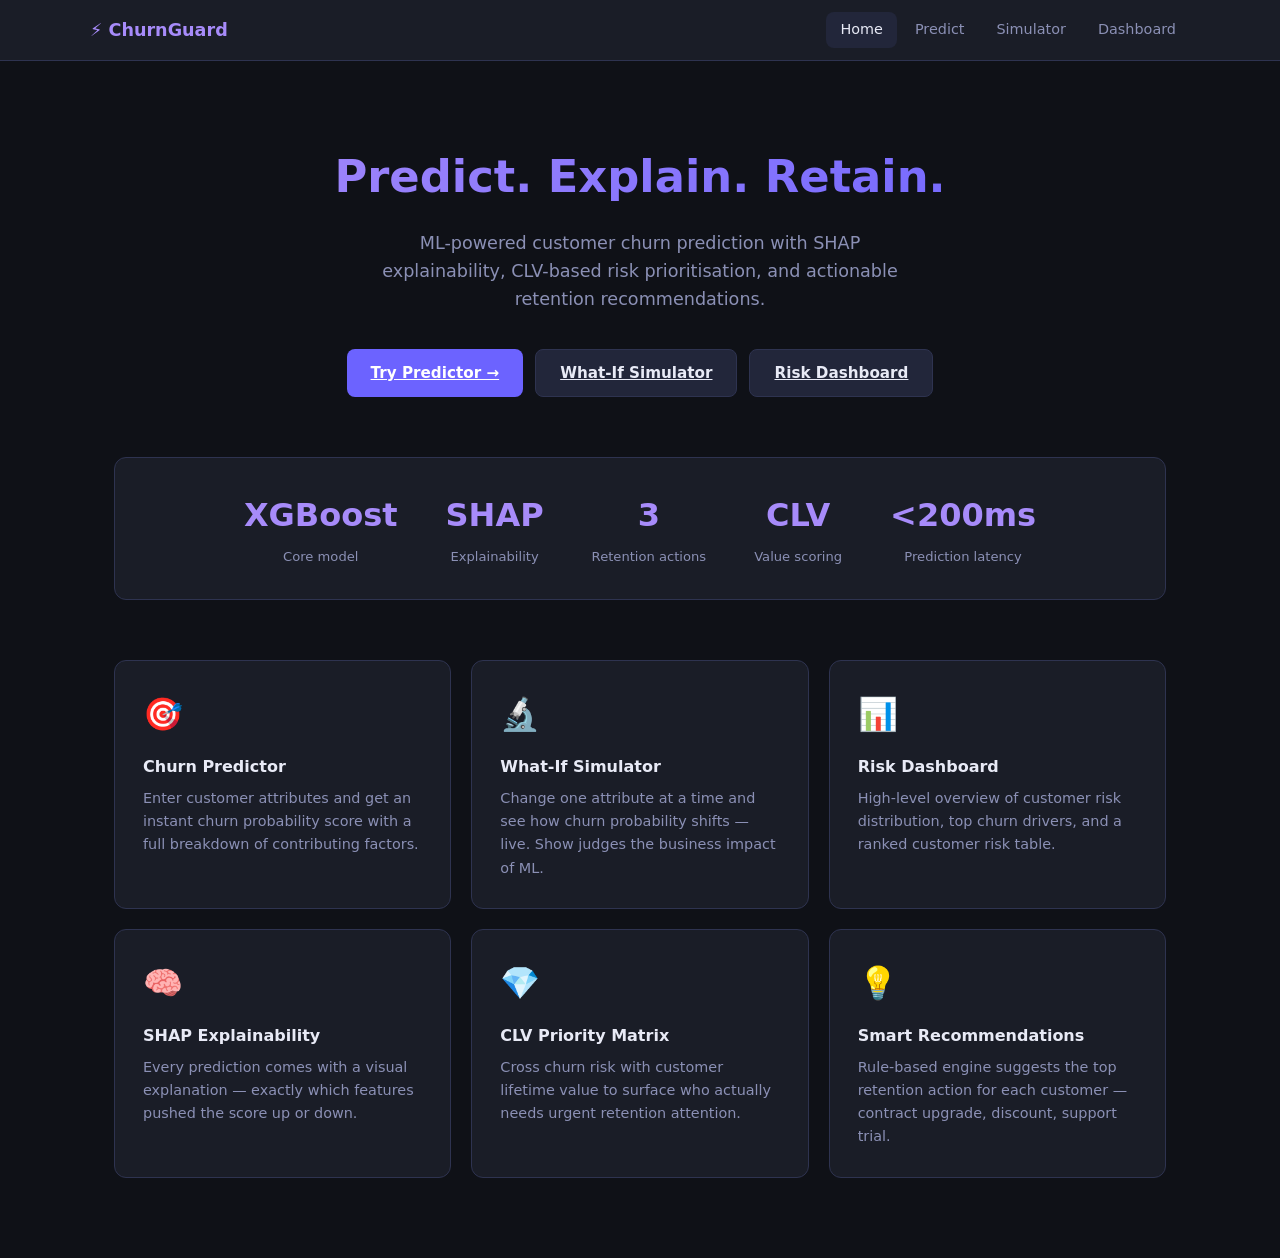
==== frontend/index.html @ 20b0f061 "initial project structure with all code" ====
<!DOCTYPE html>
<html lang="en">
<head>
  <meta charset="UTF-8"/>
  <meta name="viewport" content="width=device-width, initial-scale=1.0"/>
  <title>ChurnGuard — Customer Churn Predictor</title>
  <link rel="stylesheet" href="assets/style.css"/>
  <style>
    .hero {
      text-align: center;
      padding: 80px 24px 60px;
    }
    .hero h1 {
      font-size: 2.8rem;
      background: linear-gradient(135deg, #a78bfa, #6c63ff);
      -webkit-background-clip: text;
      -webkit-text-fill-color: transparent;
      background-clip: text;
      margin-bottom: 16px;
    }
    .hero p {
      font-size: 1.1rem;
      color: var(--muted);
      max-width: 560px;
      margin: 0 auto 36px;
    }
    .hero-buttons {
      display: flex;
      gap: 12px;
      justify-content: center;
      flex-wrap: wrap;
    }
    .features {
      display: grid;
      grid-template-columns: repeat(auto-fill, minmax(260px, 1fr));
      gap: 20px;
      padding: 0 0 80px;
    }
    .feature-card {
      background: var(--surface);
      border: 1px solid var(--border);
      border-radius: var(--radius);
      padding: 28px;
      transition: border-color 0.2s, transform 0.2s;
    }
    .feature-card:hover {
      border-color: var(--accent);
      transform: translateY(-2px);
    }
    .feature-icon {
      font-size: 2rem;
      margin-bottom: 14px;
    }
    .feature-card h3 { margin-bottom: 8px; }
    .feature-card p  { color: var(--muted); font-size: 0.9rem; line-height: 1.6; }
    .stats-bar {
      display: flex;
      justify-content: center;
      gap: 48px;
      padding: 32px;
      background: var(--surface);
      border: 1px solid var(--border);
      border-radius: var(--radius);
      margin-bottom: 60px;
      flex-wrap: wrap;
    }
    .stat-item { text-align: center; }
    .stat-item .num { font-size: 2rem; font-weight: 700; color: var(--accent2); }
    .stat-item .lbl { font-size: 0.82rem; color: var(--muted); margin-top: 4px; }
  </style>
</head>
<body>

<nav>
  <div class="nav-inner">
    <a href="index.html" class="nav-logo">⚡ ChurnGuard</a>
    <div class="nav-links">
      <a href="index.html" class="active">Home</a>
      <a href="pages/predict.html">Predict</a>
      <a href="pages/simulator.html">Simulator</a>
      <a href="pages/dashboard.html">Dashboard</a>
    </div>
  </div>
</nav>

<div class="container">

  <div class="hero">
    <h1>Predict. Explain. Retain.</h1>
    <p>
      ML-powered customer churn prediction with SHAP explainability,
      CLV-based risk prioritisation, and actionable retention recommendations.
    </p>
    <div class="hero-buttons">
      <a href="pages/predict.html"   class="btn btn-primary">Try Predictor →</a>
      <a href="pages/simulator.html" class="btn btn-ghost">What-If Simulator</a>
      <a href="pages/dashboard.html" class="btn btn-ghost">Risk Dashboard</a>
    </div>
  </div>

  <div class="stats-bar">
    <div class="stat-item">
      <div class="num">XGBoost</div>
      <div class="lbl">Core model</div>
    </div>
    <div class="stat-item">
      <div class="num">SHAP</div>
      <div class="lbl">Explainability</div>
    </div>
    <div class="stat-item">
      <div class="num">3</div>
      <div class="lbl">Retention actions</div>
    </div>
    <div class="stat-item">
      <div class="num">CLV</div>
      <div class="lbl">Value scoring</div>
    </div>
    <div class="stat-item">
      <div class="num">&lt;200ms</div>
      <div class="lbl">Prediction latency</div>
    </div>
  </div>

  <div class="features">

    <a href="pages/predict.html" class="feature-card" style="text-decoration:none; color:inherit;">
      <div class="feature-icon">🎯</div>
      <h3>Churn Predictor</h3>
      <p>Enter customer attributes and get an instant churn probability score with a full breakdown of contributing factors.</p>
    </a>

    <a href="pages/simulator.html" class="feature-card" style="text-decoration:none; color:inherit;">
      <div class="feature-icon">🔬</div>
      <h3>What-If Simulator</h3>
      <p>Change one attribute at a time and see how churn probability shifts — live. Show judges the business impact of ML.</p>
    </a>

    <a href="pages/dashboard.html" class="feature-card" style="text-decoration:none; color:inherit;">
      <div class="feature-icon">📊</div>
      <h3>Risk Dashboard</h3>
      <p>High-level overview of customer risk distribution, top churn drivers, and a ranked customer risk table.</p>
    </a>

    <div class="feature-card">
      <div class="feature-icon">🧠</div>
      <h3>SHAP Explainability</h3>
      <p>Every prediction comes with a visual explanation — exactly which features pushed the score up or down.</p>
    </div>

    <div class="feature-card">
      <div class="feature-icon">💎</div>
      <h3>CLV Priority Matrix</h3>
      <p>Cross churn risk with customer lifetime value to surface who actually needs urgent retention attention.</p>
    </div>

    <div class="feature-card">
      <div class="feature-icon">💡</div>
      <h3>Smart Recommendations</h3>
      <p>Rule-based engine suggests the top retention action for each customer — contract upgrade, discount, support trial.</p>
    </div>

  </div>
</div>

</body>
</html>
---- frontend/assets/style.css ----
/* ── Reset & Base ─────────────────────────────────────────────────────────── */
*, *::before, *::after { box-sizing: border-box; margin: 0; padding: 0; }

:root {
  --bg:        #0f1117;
  --surface:   #1a1d27;
  --surface2:  #22263a;
  --border:    #2e3350;
  --text:      #e8eaf6;
  --muted:     #8b90b5;
  --accent:    #6c63ff;
  --accent2:   #a78bfa;
  --red:       #f87171;
  --amber:     #fbbf24;
  --green:     #34d399;
  --radius:    12px;
  --shadow:    0 4px 24px rgba(0,0,0,0.4);
}

body {
  background: var(--bg);
  color: var(--text);
  font-family: 'Inter', 'Segoe UI', system-ui, sans-serif;
  font-size: 15px;
  line-height: 1.6;
  min-height: 100vh;
}

/* ── Layout ───────────────────────────────────────────────────────────────── */
.container { max-width: 1100px; margin: 0 auto; padding: 0 24px; }
.page      { padding: 40px 0 80px; }

/* ── Navigation ───────────────────────────────────────────────────────────── */
nav {
  background: var(--surface);
  border-bottom: 1px solid var(--border);
  padding: 0 24px;
  position: sticky; top: 0; z-index: 100;
}
.nav-inner {
  max-width: 1100px; margin: 0 auto;
  display: flex; align-items: center; gap: 32px;
  height: 60px;
}
.nav-logo { font-weight: 700; font-size: 1.1rem; color: var(--accent2); text-decoration: none; }
.nav-links { display: flex; gap: 4px; margin-left: auto; }
.nav-links a {
  color: var(--muted); text-decoration: none;
  padding: 6px 14px; border-radius: 8px;
  font-size: 0.9rem; transition: all 0.2s;
}
.nav-links a:hover, .nav-links a.active { color: var(--text); background: var(--surface2); }

/* ── Cards ────────────────────────────────────────────────────────────────── */
.card {
  background: var(--surface);
  border: 1px solid var(--border);
  border-radius: var(--radius);
  padding: 28px;
  box-shadow: var(--shadow);
}
.card + .card { margin-top: 20px; }

/* ── Form Elements ────────────────────────────────────────────────────────── */
label      { display: block; font-size: 0.85rem; color: var(--muted); margin-bottom: 6px; }
input, select {
  width: 100%; padding: 10px 14px;
  background: var(--surface2); border: 1px solid var(--border);
  border-radius: 8px; color: var(--text); font-size: 0.95rem;
  transition: border-color 0.2s; outline: none;
}
input:focus, select:focus { border-color: var(--accent); }
.form-group { margin-bottom: 16px; }
.form-grid  { display: grid; grid-template-columns: repeat(auto-fill, minmax(200px, 1fr)); gap: 16px; }

/* ── Buttons ──────────────────────────────────────────────────────────────── */
.btn {
  display: inline-flex; align-items: center; gap: 8px;
  padding: 11px 24px; border-radius: 8px; border: none;
  font-size: 0.95rem; font-weight: 600; cursor: pointer; transition: all 0.2s;
}
.btn-primary { background: var(--accent); color: #fff; }
.btn-primary:hover { background: #7c74ff; transform: translateY(-1px); }
.btn-ghost   { background: var(--surface2); color: var(--text); border: 1px solid var(--border); }
.btn-ghost:hover { border-color: var(--accent); }

/* ── Risk Badges ──────────────────────────────────────────────────────────── */
.badge {
  display: inline-flex; align-items: center; gap: 6px;
  padding: 4px 12px; border-radius: 20px; font-size: 0.82rem; font-weight: 600;
}
.badge-high   { background: rgba(248,113,113,0.15); color: var(--red);   border: 1px solid rgba(248,113,113,0.3); }
.badge-medium { background: rgba(251,191,36,0.15);  color: var(--amber); border: 1px solid rgba(251,191,36,0.3); }
.badge-low    { background: rgba(52,211,153,0.15);  color: var(--green); border: 1px solid rgba(52,211,153,0.3); }

/* ── Section Headings ─────────────────────────────────────────────────────── */
h1 { font-size: 1.8rem; font-weight: 700; margin-bottom: 6px; }
h2 { font-size: 1.2rem; font-weight: 600; margin-bottom: 20px; color: var(--text); }
h3 { font-size: 1rem;   font-weight: 600; margin-bottom: 12px; }
.subtitle { color: var(--muted); margin-bottom: 32px; }

/* ── SHAP Bar Chart ───────────────────────────────────────────────────────── */
.shap-row {
  display: flex; align-items: center; gap: 12px;
  margin-bottom: 12px; font-size: 0.88rem;
}
.shap-label { flex: 0 0 200px; color: var(--muted); text-align: right; white-space: nowrap; overflow: hidden; text-overflow: ellipsis; }
.shap-bar-wrap { flex: 1; height: 10px; background: var(--surface2); border-radius: 5px; overflow: hidden; }
.shap-bar      { height: 100%; border-radius: 5px; transition: width 0.6s ease; }
.shap-bar.positive { background: var(--red);   }
.shap-bar.negative { background: var(--green); }
.shap-val { flex: 0 0 52px; font-size: 0.82rem; color: var(--muted); text-align: right; }

/* ── Probability Ring ─────────────────────────────────────────────────────── */
.prob-ring-wrap { display: flex; align-items: center; gap: 24px; margin-bottom: 24px; }
.prob-ring      { position: relative; width: 100px; height: 100px; flex-shrink: 0; }
.prob-ring svg  { transform: rotate(-90deg); }
.prob-ring-label {
  position: absolute; inset: 0;
  display: flex; flex-direction: column; align-items: center; justify-content: center;
  font-size: 1.4rem; font-weight: 700;
}
.prob-ring-label span { font-size: 0.7rem; color: var(--muted); font-weight: 400; }

/* ── Recommendation Cards ─────────────────────────────────────────────────── */
.rec-card {
  background: var(--surface2); border: 1px solid var(--border);
  border-radius: 8px; padding: 14px 16px; margin-bottom: 10px;
  border-left: 3px solid var(--accent);
}
.rec-card.urgency-HIGH   { border-left-color: var(--red);   }
.rec-card.urgency-MEDIUM { border-left-color: var(--amber); }
.rec-card.urgency-LOW    { border-left-color: var(--green); }
.rec-action { font-weight: 600; margin-bottom: 4px; }
.rec-reason { font-size: 0.85rem; color: var(--muted); }

/* ── Stat Cards ───────────────────────────────────────────────────────────── */
.stat-grid { display: grid; grid-template-columns: repeat(auto-fill, minmax(180px, 1fr)); gap: 16px; margin-bottom: 24px; }
.stat-card {
  background: var(--surface); border: 1px solid var(--border);
  border-radius: var(--radius); padding: 20px;
  text-align: center;
}
.stat-value { font-size: 2rem; font-weight: 700; }
.stat-label { font-size: 0.82rem; color: var(--muted); margin-top: 4px; }
.stat-high   .stat-value { color: var(--red);   }
.stat-medium .stat-value { color: var(--amber); }
.stat-low    .stat-value { color: var(--green); }

/* ── Table ────────────────────────────────────────────────────────────────── */
table { width: 100%; border-collapse: collapse; font-size: 0.9rem; }
th { text-align: left; padding: 10px 14px; color: var(--muted); font-weight: 500; border-bottom: 1px solid var(--border); }
td { padding: 12px 14px; border-bottom: 1px solid rgba(46,51,80,0.5); }
tr:hover td { background: var(--surface2); }

/* ── Loading Spinner ──────────────────────────────────────────────────────── */
.spinner {
  display: inline-block; width: 20px; height: 20px;
  border: 2px solid var(--border); border-top-color: var(--accent);
  border-radius: 50%; animation: spin 0.8s linear infinite;
}
@keyframes spin { to { transform: rotate(360deg); } }

/* ── Utility ──────────────────────────────────────────────────────────────── */
.hidden   { display: none !important; }
.mt-8     { margin-top: 8px; }
.mt-16    { margin-top: 16px; }
.mt-24    { margin-top: 24px; }
.flex     { display: flex; }
.gap-16   { gap: 16px; }
.two-col  { display: grid; grid-template-columns: 1fr 1fr; gap: 24px; }
@media (max-width: 700px) { .two-col { grid-template-columns: 1fr; } }

/* ── Delta indicator ──────────────────────────────────────────────────────── */
.delta-positive { color: var(--red);   font-weight: 600; }
.delta-negative { color: var(--green); font-weight: 600; }
.delta-neutral  { color: var(--muted); }
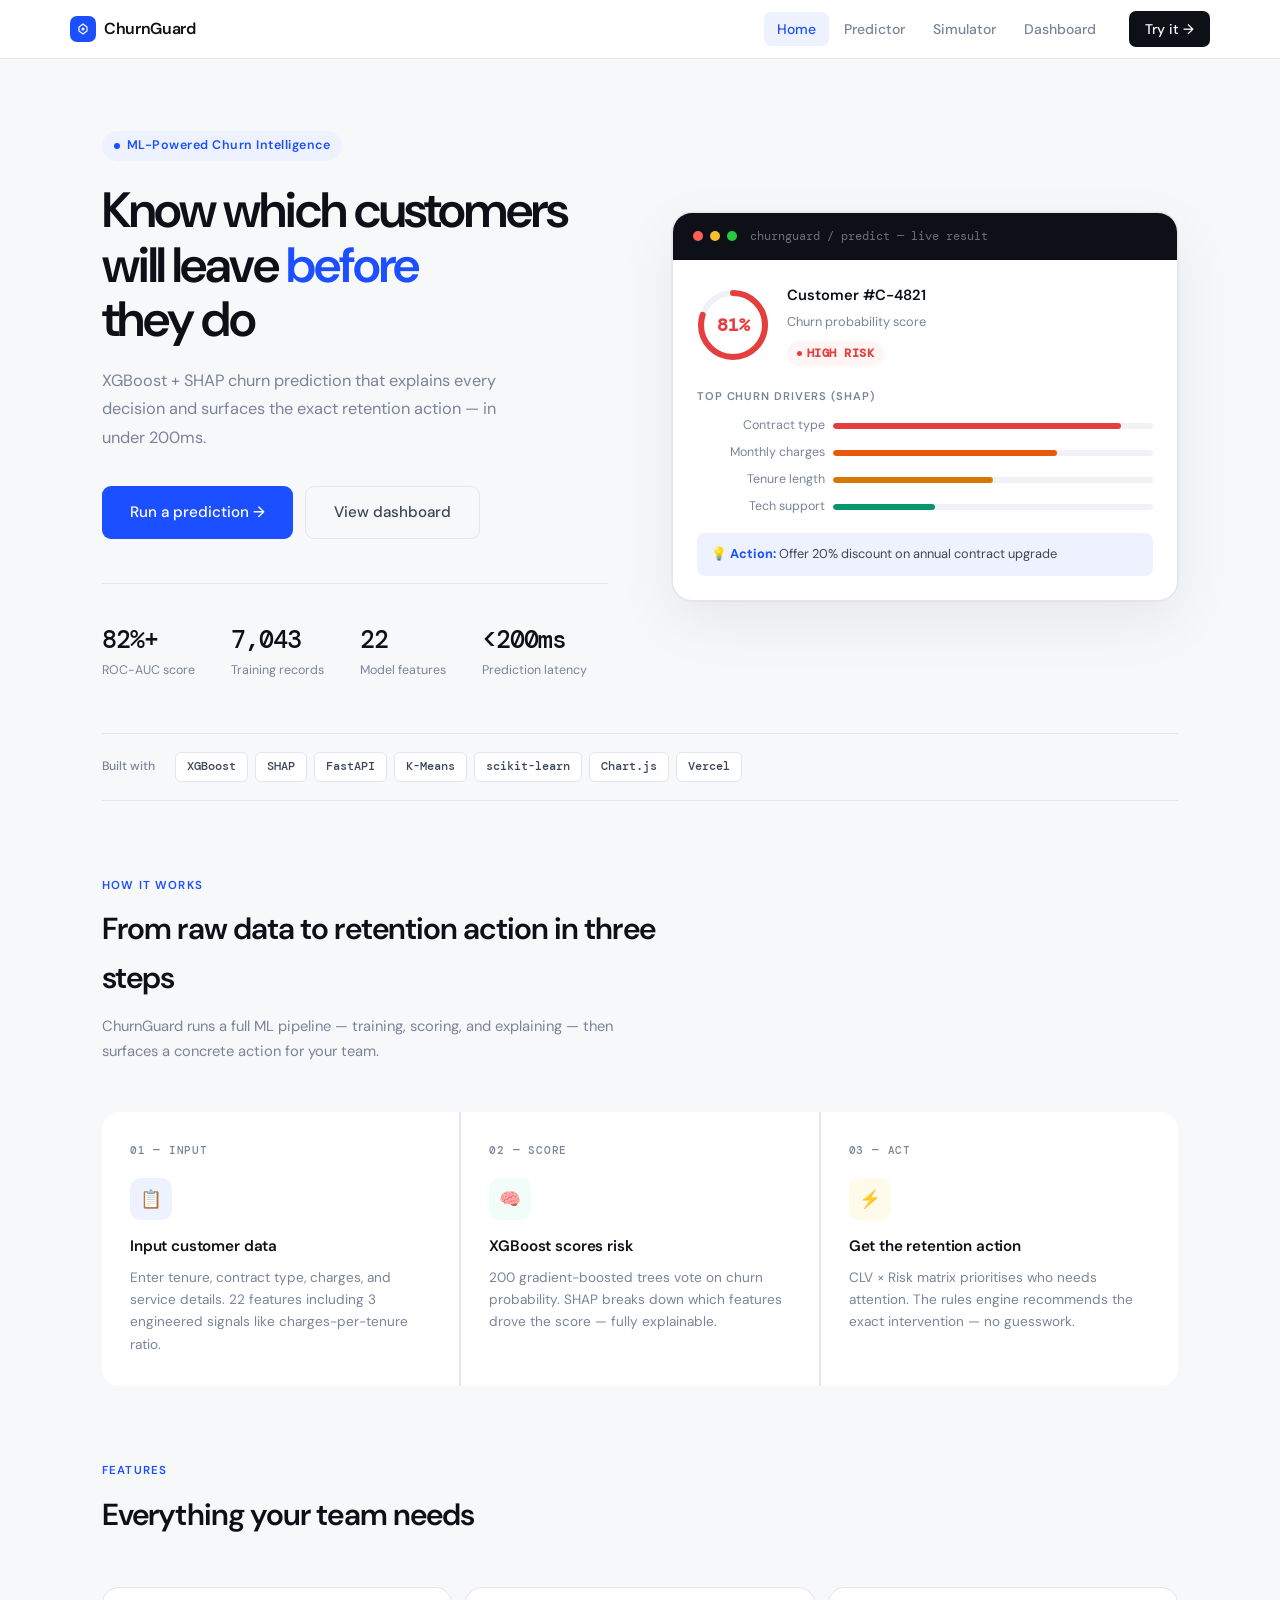
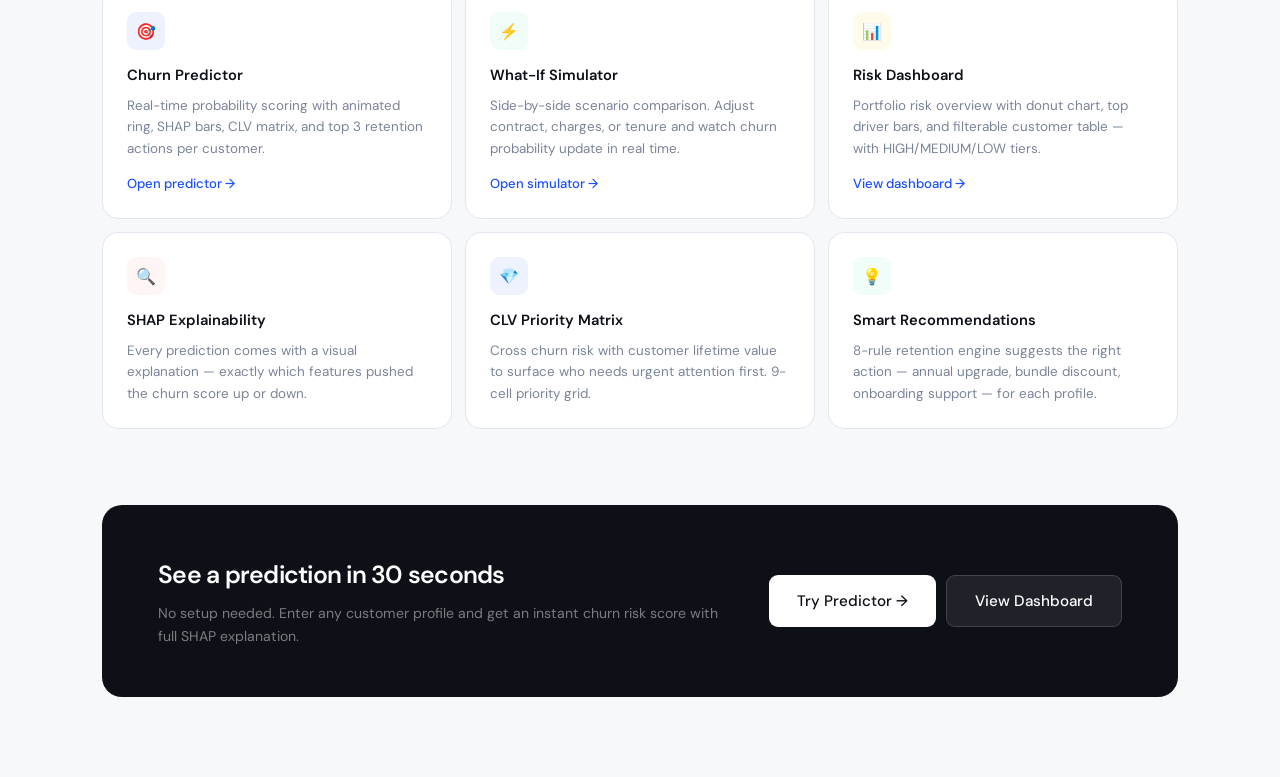
==== commit 0be1c65e: "redesign frontend with new CSS and all 4 pages" ====
--- a/frontend/index.html
+++ b/frontend/index.html
@@ -3,164 +3,274 @@
 <head>
   <meta charset="UTF-8"/>
   <meta name="viewport" content="width=device-width, initial-scale=1.0"/>
-  <title>ChurnGuard — Customer Churn Predictor</title>
+  <title>ChurnGuard — Churn Intelligence Platform</title>
   <link rel="stylesheet" href="assets/style.css"/>
   <style>
-    .hero {
-      text-align: center;
-      padding: 80px 24px 60px;
+    body { background: #F7F8FA; }
+    .hero-section {
+      padding: 72px 0 0;
+      display: grid; grid-template-columns: 1fr 1fr;
+      gap: 64px; align-items: center;
     }
-    .hero h1 {
-      font-size: 2.8rem;
-      background: linear-gradient(135deg, #a78bfa, #6c63ff);
-      -webkit-background-clip: text;
-      -webkit-text-fill-color: transparent;
-      background-clip: text;
-      margin-bottom: 16px;
+    @media (max-width: 900px) { .hero-section { grid-template-columns: 1fr; padding: 48px 0 0; } .hero-visual { display: none; } }
+    .hero-eyebrow {
+      display: inline-flex; align-items: center; gap: 7px;
+      background: var(--accent-dim); color: var(--accent);
+      padding: 5px 12px; border-radius: 20px;
+      font-size: 0.78rem; font-weight: 600; letter-spacing: 0.04em; margin-bottom: 22px;
     }
-    .hero p {
-      font-size: 1.1rem;
-      color: var(--muted);
-      max-width: 560px;
-      margin: 0 auto 36px;
+    .hero-eyebrow-dot { width: 6px; height: 6px; border-radius: 50%; background: var(--accent); }
+    .hero-title { font-size: 3.1rem; font-weight: 600; letter-spacing: -0.04em; line-height: 1.1; margin-bottom: 20px; }
+    .hero-title em { font-style: normal; color: var(--accent); }
+    .hero-desc { font-size: 1.02rem; color: var(--muted); line-height: 1.75; max-width: 440px; margin-bottom: 34px; }
+    .hero-actions { display: flex; gap: 12px; flex-wrap: wrap; }
+    .stats-row { display: flex; gap: 36px; margin-top: 44px; padding-top: 36px; border-top: 1px solid var(--border); }
+    .stat-block .num { font-family: 'DM Mono', monospace; font-size: 1.55rem; font-weight: 500; letter-spacing: -0.04em; }
+    .stat-block .lbl { font-size: 0.78rem; color: var(--muted); margin-top: 2px; }
+
+    /* Hero card */
+    .hero-visual {
+      background: white; border: 1px solid var(--border); border-radius: 20px;
+      overflow: hidden;
+      box-shadow: 0 20px 60px rgba(0,0,0,0.07), 0 0 0 1px rgba(0,0,0,0.03);
     }
-    .hero-buttons {
-      display: flex;
-      gap: 12px;
-      justify-content: center;
-      flex-wrap: wrap;
-    }
-    .features {
-      display: grid;
-      grid-template-columns: repeat(auto-fill, minmax(260px, 1fr));
-      gap: 20px;
-      padding: 0 0 80px;
-    }
-    .feature-card {
-      background: var(--surface);
-      border: 1px solid var(--border);
-      border-radius: var(--radius);
-      padding: 28px;
-      transition: border-color 0.2s, transform 0.2s;
-    }
-    .feature-card:hover {
-      border-color: var(--accent);
-      transform: translateY(-2px);
-    }
-    .feature-icon {
-      font-size: 2rem;
-      margin-bottom: 14px;
-    }
-    .feature-card h3 { margin-bottom: 8px; }
-    .feature-card p  { color: var(--muted); font-size: 0.9rem; line-height: 1.6; }
-    .stats-bar {
-      display: flex;
-      justify-content: center;
-      gap: 48px;
-      padding: 32px;
-      background: var(--surface);
-      border: 1px solid var(--border);
-      border-radius: var(--radius);
-      margin-bottom: 60px;
-      flex-wrap: wrap;
-    }
-    .stat-item { text-align: center; }
-    .stat-item .num { font-size: 2rem; font-weight: 700; color: var(--accent2); }
-    .stat-item .lbl { font-size: 0.82rem; color: var(--muted); margin-top: 4px; }
+    .hv-header { background: #0D1117; padding: 14px 20px; display: flex; align-items: center; gap: 7px; }
+    .hv-dot { width: 10px; height: 10px; border-radius: 50%; }
+    .hv-title { font-size: 0.76rem; color: rgba(255,255,255,0.4); margin-left: 6px; font-family: 'DM Mono', monospace; }
+    .hv-body { padding: 24px; animation: fadeUp 0.5s 0.3s both; }
+    @keyframes fadeUp { from { opacity:0; transform:translateY(8px); } to { opacity:1; transform:translateY(0); } }
+
+    .demo-ring-row { display: flex; align-items: center; gap: 18px; margin-bottom: 22px; }
+    .demo-ring { position: relative; width: 72px; height: 72px; flex-shrink: 0; }
+    .demo-ring svg { transform: rotate(-90deg); }
+    .demo-ring-label { position: absolute; inset: 0; display: flex; align-items: center; justify-content: center; }
+    .demo-pct { font-size: 1.1rem; font-weight: 600; color: #E53E3E; font-family: 'DM Mono', monospace; }
+    .demo-name { font-weight: 600; font-size: 0.92rem; color: #0D1117; margin-bottom: 4px; }
+    .demo-sub  { font-size: 0.8rem; color: #7A8499; margin-bottom: 7px; }
+
+    .shap-label-hdr { font-size: 0.7rem; font-weight: 600; letter-spacing: 0.08em; text-transform: uppercase; color: #7A8499; margin-bottom: 10px; }
+    .demo-shap-row { display: flex; align-items: center; gap: 8px; margin-bottom: 7px; }
+    .demo-shap-lbl { width: 128px; color: #7A8499; font-size: 0.78rem; text-align: right; flex-shrink: 0; }
+    .demo-shap-track { flex: 1; height: 6px; background: #F0F2F7; border-radius: 3px; overflow: hidden; }
+    .demo-shap-fill { height: 100%; border-radius: 3px; }
+    .f-r { background: #E53E3E; } .f-o { background: #EA580C; } .f-a { background: #D97706; } .f-g { background: #059669; }
+    .demo-rec { background: #EEF2FF; border-radius: 8px; padding: 11px 14px; font-size: 0.8rem; color: #1B4FFF; font-weight: 500; margin-top: 16px; }
+    .demo-rec span { color: #3D4757; font-weight: 400; }
+
+    @keyframes drawRing { to { stroke-dashoffset: 40; } }
+    #hring { stroke-dasharray: 201; stroke-dashoffset: 201; animation: drawRing 1s 0.4s cubic-bezier(.4,0,.2,1) forwards; }
+    @keyframes growBar { from { width: 0; } }
+    .demo-shap-fill { animation: growBar 1s cubic-bezier(.4,0,.2,1) both; }
+    .demo-shap-row:nth-child(1) .demo-shap-fill { animation-delay: 0.5s; }
+    .demo-shap-row:nth-child(2) .demo-shap-fill { animation-delay: 0.65s; }
+    .demo-shap-row:nth-child(3) .demo-shap-fill { animation-delay: 0.8s; }
+    .demo-shap-row:nth-child(4) .demo-shap-fill { animation-delay: 0.95s; }
+
+    /* Tech strip */
+    .tech-strip { border-top: 1px solid var(--border); border-bottom: 1px solid var(--border); padding: 18px 0; display: flex; align-items: center; gap: 8px; margin: 52px 0 0; }
+    .tech-label { font-size: 0.76rem; color: var(--muted); white-space: nowrap; margin-right: 12px; font-weight: 500; }
+    .tech-badges { display: flex; gap: 7px; flex-wrap: wrap; }
+    .tech-badge { background: white; border: 1px solid var(--border); border-radius: 6px; padding: 4px 11px; font-size: 0.76rem; font-weight: 500; color: var(--text2); font-family: 'DM Mono', monospace; }
+
+    /* Steps */
+    .section { padding: 76px 0; }
+    .section-header { max-width: 560px; margin-bottom: 48px; }
+    .section-title { font-size: 1.9rem; font-weight: 600; letter-spacing: -0.03em; margin-bottom: 12px; }
+    .section-desc { font-size: 0.92rem; color: var(--muted); line-height: 1.7; }
+    .steps-grid { display: grid; grid-template-columns: repeat(3, 1fr); gap: 2px; background: var(--border); border-radius: 16px; overflow: hidden; }
+    @media (max-width: 700px) { .steps-grid { grid-template-columns: 1fr; } }
+    .step-card { background: white; padding: 30px 28px; }
+    .step-num { font-family: 'DM Mono', monospace; font-size: 0.7rem; font-weight: 500; color: var(--muted); letter-spacing: 0.07em; margin-bottom: 18px; }
+    .step-icon { width: 42px; height: 42px; border-radius: 10px; display: flex; align-items: center; justify-content: center; margin-bottom: 14px; font-size: 1.1rem; }
+    .step-card h3 { font-size: 0.95rem; font-weight: 600; margin-bottom: 8px; letter-spacing: -0.01em; }
+    .step-card p  { font-size: 0.85rem; color: var(--muted); line-height: 1.65; }
+
+    /* Features */
+    .features-grid { display: grid; grid-template-columns: repeat(3, 1fr); gap: 13px; }
+    @media (max-width: 860px) { .features-grid { grid-template-columns: 1fr 1fr; } }
+    .feat-card { background: white; border: 1px solid var(--border); border-radius: var(--radius-lg); padding: 24px; text-decoration: none; color: inherit; display: block; transition: all 0.16s; }
+    .feat-card:hover { border-color: var(--accent); box-shadow: 0 4px 20px rgba(27,79,255,0.07); transform: translateY(-2px); }
+    .feat-chip { width: 38px; height: 38px; border-radius: 9px; display: flex; align-items: center; justify-content: center; margin-bottom: 14px; font-size: 1rem; }
+    .feat-card h3 { font-size: 0.92rem; font-weight: 600; margin-bottom: 7px; }
+    .feat-card p  { font-size: 0.84rem; color: var(--muted); line-height: 1.6; }
+    .feat-link { margin-top: 14px; color: var(--accent); font-size: 0.82rem; font-weight: 500; }
+
+    /* CTA */
+    .cta-banner { background: var(--text); border-radius: 20px; padding: 50px 56px; margin: 0 0 80px; display: flex; align-items: center; justify-content: space-between; gap: 36px; }
+    @media (max-width: 680px) { .cta-banner { flex-direction: column; padding: 36px 28px; text-align: center; } }
+    .cta-banner h2 { font-size: 1.55rem; font-weight: 600; letter-spacing: -0.03em; color: white; margin-bottom: 7px; }
+    .cta-banner p  { font-size: 0.88rem; color: rgba(255,255,255,0.45); }
+    .btn-white { background: white !important; color: var(--text) !important; }
+    .btn-white:hover { background: #F0F2F7 !important; }
+    .btn-outline-white { background: rgba(255,255,255,0.08) !important; color: white !important; border: 1px solid rgba(255,255,255,0.15) !important; }
   </style>
 </head>
 <body>
 
 <nav>
   <div class="nav-inner">
-    <a href="index.html" class="nav-logo">⚡ ChurnGuard</a>
+    <a href="index.html" class="nav-logo">
+      <div class="nav-logo-mark">
+        <svg viewBox="0 0 14 14" fill="none"><path d="M7 2L11 5V9L7 12L3 9V5L7 2Z" stroke="white" stroke-width="1.2"/><circle cx="7" cy="7" r="1.5" fill="white"/></svg>
+      </div>
+      ChurnGuard
+    </a>
     <div class="nav-links">
       <a href="index.html" class="active">Home</a>
-      <a href="pages/predict.html">Predict</a>
+      <a href="pages/predict.html">Predictor</a>
       <a href="pages/simulator.html">Simulator</a>
       <a href="pages/dashboard.html">Dashboard</a>
     </div>
+    <a href="pages/predict.html" class="nav-cta">Try it →</a>
   </div>
 </nav>
 
 <div class="container">
 
-  <div class="hero">
-    <h1>Predict. Explain. Retain.</h1>
-    <p>
-      ML-powered customer churn prediction with SHAP explainability,
-      CLV-based risk prioritisation, and actionable retention recommendations.
-    </p>
-    <div class="hero-buttons">
-      <a href="pages/predict.html"   class="btn btn-primary">Try Predictor →</a>
-      <a href="pages/simulator.html" class="btn btn-ghost">What-If Simulator</a>
-      <a href="pages/dashboard.html" class="btn btn-ghost">Risk Dashboard</a>
-    </div>
-  </div>
-
-  <div class="stats-bar">
-    <div class="stat-item">
-      <div class="num">XGBoost</div>
-      <div class="lbl">Core model</div>
-    </div>
-    <div class="stat-item">
-      <div class="num">SHAP</div>
-      <div class="lbl">Explainability</div>
-    </div>
-    <div class="stat-item">
-      <div class="num">3</div>
-      <div class="lbl">Retention actions</div>
-    </div>
-    <div class="stat-item">
-      <div class="num">CLV</div>
-      <div class="lbl">Value scoring</div>
-    </div>
-    <div class="stat-item">
-      <div class="num">&lt;200ms</div>
-      <div class="lbl">Prediction latency</div>
-    </div>
-  </div>
-
-  <div class="features">
-
-    <a href="pages/predict.html" class="feature-card" style="text-decoration:none; color:inherit;">
-      <div class="feature-icon">🎯</div>
-      <h3>Churn Predictor</h3>
-      <p>Enter customer attributes and get an instant churn probability score with a full breakdown of contributing factors.</p>
-    </a>
-
-    <a href="pages/simulator.html" class="feature-card" style="text-decoration:none; color:inherit;">
-      <div class="feature-icon">🔬</div>
-      <h3>What-If Simulator</h3>
-      <p>Change one attribute at a time and see how churn probability shifts — live. Show judges the business impact of ML.</p>
-    </a>
-
-    <a href="pages/dashboard.html" class="feature-card" style="text-decoration:none; color:inherit;">
-      <div class="feature-icon">📊</div>
-      <h3>Risk Dashboard</h3>
-      <p>High-level overview of customer risk distribution, top churn drivers, and a ranked customer risk table.</p>
-    </a>
-
-    <div class="feature-card">
-      <div class="feature-icon">🧠</div>
-      <h3>SHAP Explainability</h3>
-      <p>Every prediction comes with a visual explanation — exactly which features pushed the score up or down.</p>
-    </div>
-
-    <div class="feature-card">
-      <div class="feature-icon">💎</div>
-      <h3>CLV Priority Matrix</h3>
-      <p>Cross churn risk with customer lifetime value to surface who actually needs urgent retention attention.</p>
-    </div>
-
-    <div class="feature-card">
-      <div class="feature-icon">💡</div>
-      <h3>Smart Recommendations</h3>
-      <p>Rule-based engine suggests the top retention action for each customer — contract upgrade, discount, support trial.</p>
-    </div>
-
-  </div>
+  <!-- Hero -->
+  <div class="hero-section">
+    <div>
+      <div class="hero-eyebrow"><div class="hero-eyebrow-dot"></div>ML-Powered Churn Intelligence</div>
+      <h1 class="hero-title">Know which customers<br/>will leave <em>before</em><br/>they do</h1>
+      <p class="hero-desc">XGBoost + SHAP churn prediction that explains every decision and surfaces the exact retention action — in under 200ms.</p>
+      <div class="hero-actions">
+        <a href="pages/predict.html" class="btn btn-primary btn-lg">Run a prediction →</a>
+        <a href="pages/dashboard.html" class="btn btn-ghost btn-lg">View dashboard</a>
+      </div>
+      <div class="stats-row">
+        <div class="stat-block"><div class="num">82%+</div><div class="lbl">ROC-AUC score</div></div>
+        <div class="stat-block"><div class="num">7,043</div><div class="lbl">Training records</div></div>
+        <div class="stat-block"><div class="num">22</div><div class="lbl">Model features</div></div>
+        <div class="stat-block"><div class="num">&lt;200ms</div><div class="lbl">Prediction latency</div></div>
+      </div>
+    </div>
+
+    <!-- Live demo preview card -->
+    <div class="hero-visual">
+      <div class="hv-header">
+        <div class="hv-dot" style="background:#ff5f57"></div>
+        <div class="hv-dot" style="background:#febc2e"></div>
+        <div class="hv-dot" style="background:#28c840"></div>
+        <span class="hv-title">churnguard / predict — live result</span>
+      </div>
+      <div class="hv-body">
+        <div class="demo-ring-row">
+          <div class="demo-ring">
+            <svg width="72" height="72" viewBox="0 0 72 72">
+              <circle cx="36" cy="36" r="32" fill="none" stroke="#F0F2F7" stroke-width="6"/>
+              <circle id="hring" cx="36" cy="36" r="32" fill="none" stroke="#E53E3E" stroke-width="6" stroke-linecap="round"/>
+            </svg>
+            <div class="demo-ring-label"><span class="demo-pct">81%</span></div>
+          </div>
+          <div>
+            <div class="demo-name">Customer #C-4821</div>
+            <div class="demo-sub">Churn probability score</div>
+            <span class="badge badge-high">HIGH RISK</span>
+          </div>
+        </div>
+        <div class="shap-label-hdr">Top churn drivers (SHAP)</div>
+        <div class="demo-shap-row"><div class="demo-shap-lbl">Contract type</div><div class="demo-shap-track"><div class="demo-shap-fill f-r" style="width:90%"></div></div></div>
+        <div class="demo-shap-row"><div class="demo-shap-lbl">Monthly charges</div><div class="demo-shap-track"><div class="demo-shap-fill f-o" style="width:70%"></div></div></div>
+        <div class="demo-shap-row"><div class="demo-shap-lbl">Tenure length</div><div class="demo-shap-track"><div class="demo-shap-fill f-a" style="width:50%"></div></div></div>
+        <div class="demo-shap-row"><div class="demo-shap-lbl">Tech support</div><div class="demo-shap-track"><div class="demo-shap-fill f-g" style="width:32%"></div></div></div>
+        <div class="demo-rec">💡 <strong>Action:</strong> <span>Offer 20% discount on annual contract upgrade</span></div>
+      </div>
+    </div>
+  </div>
+
+  <!-- Tech strip -->
+  <div class="tech-strip">
+    <span class="tech-label">Built with</span>
+    <div class="tech-badges">
+      <span class="tech-badge">XGBoost</span><span class="tech-badge">SHAP</span><span class="tech-badge">FastAPI</span>
+      <span class="tech-badge">K-Means</span><span class="tech-badge">scikit-learn</span><span class="tech-badge">Chart.js</span><span class="tech-badge">Vercel</span>
+    </div>
+  </div>
+
+  <!-- How it works -->
+  <div class="section">
+    <div class="section-header">
+      <div class="section-eyebrow">How it works</div>
+      <h2 class="section-title">From raw data to retention action in three steps</h2>
+      <p class="section-desc">ChurnGuard runs a full ML pipeline — training, scoring, and explaining — then surfaces a concrete action for your team.</p>
+    </div>
+    <div class="steps-grid">
+      <div class="step-card">
+        <div class="step-num">01 — INPUT</div>
+        <div class="step-icon" style="background:#EEF2FF;">📋</div>
+        <h3>Input customer data</h3>
+        <p>Enter tenure, contract type, charges, and service details. 22 features including 3 engineered signals like charges-per-tenure ratio.</p>
+      </div>
+      <div class="step-card">
+        <div class="step-num">02 — SCORE</div>
+        <div class="step-icon" style="background:#F0FDF9;">🧠</div>
+        <h3>XGBoost scores risk</h3>
+        <p>200 gradient-boosted trees vote on churn probability. SHAP breaks down which features drove the score — fully explainable.</p>
+      </div>
+      <div class="step-card">
+        <div class="step-num">03 — ACT</div>
+        <div class="step-icon" style="background:#FFFBEB;">⚡</div>
+        <h3>Get the retention action</h3>
+        <p>CLV × Risk matrix prioritises who needs attention. The rules engine recommends the exact intervention — no guesswork.</p>
+      </div>
+    </div>
+  </div>
+
+  <!-- Features -->
+  <div style="padding-bottom:76px;">
+    <div class="section-header">
+      <div class="section-eyebrow">Features</div>
+      <h2 class="section-title">Everything your team needs</h2>
+    </div>
+    <div class="features-grid">
+      <a href="pages/predict.html" class="feat-card">
+        <div class="feat-chip" style="background:#EEF2FF;">🎯</div>
+        <h3>Churn Predictor</h3>
+        <p>Real-time probability scoring with animated ring, SHAP bars, CLV matrix, and top 3 retention actions per customer.</p>
+        <div class="feat-link">Open predictor →</div>
+      </a>
+      <a href="pages/simulator.html" class="feat-card">
+        <div class="feat-chip" style="background:#F0FDF9;">⚡</div>
+        <h3>What-If Simulator</h3>
+        <p>Side-by-side scenario comparison. Adjust contract, charges, or tenure and watch churn probability update in real time.</p>
+        <div class="feat-link">Open simulator →</div>
+      </a>
+      <a href="pages/dashboard.html" class="feat-card">
+        <div class="feat-chip" style="background:#FFFBEB;">📊</div>
+        <h3>Risk Dashboard</h3>
+        <p>Portfolio risk overview with donut chart, top driver bars, and filterable customer table — with HIGH/MEDIUM/LOW tiers.</p>
+        <div class="feat-link">View dashboard →</div>
+      </a>
+      <div class="feat-card" style="cursor:default;">
+        <div class="feat-chip" style="background:#FFF5F5;">🔍</div>
+        <h3>SHAP Explainability</h3>
+        <p>Every prediction comes with a visual explanation — exactly which features pushed the churn score up or down.</p>
+      </div>
+      <div class="feat-card" style="cursor:default;">
+        <div class="feat-chip" style="background:#EEF2FF;">💎</div>
+        <h3>CLV Priority Matrix</h3>
+        <p>Cross churn risk with customer lifetime value to surface who needs urgent attention first. 9-cell priority grid.</p>
+      </div>
+      <div class="feat-card" style="cursor:default;">
+        <div class="feat-chip" style="background:#F0FDF9;">💡</div>
+        <h3>Smart Recommendations</h3>
+        <p>8-rule retention engine suggests the right action — annual upgrade, bundle discount, onboarding support — for each profile.</p>
+      </div>
+    </div>
+  </div>
+
+  <!-- CTA -->
+  <div class="cta-banner">
+    <div>
+      <h2>See a prediction in 30 seconds</h2>
+      <p>No setup needed. Enter any customer profile and get an instant churn risk score with full SHAP explanation.</p>
+    </div>
+    <div style="display:flex;gap:10px;flex-shrink:0;flex-wrap:wrap;">
+      <a href="pages/predict.html" class="btn btn-white btn-lg">Try Predictor →</a>
+      <a href="pages/dashboard.html" class="btn btn-outline-white btn-lg">View Dashboard</a>
+    </div>
+  </div>
+
 </div>
-
 </body>
 </html>
--- a/frontend/assets/style.css
+++ b/frontend/assets/style.css
@@ -1,177 +1,217 @@
-/* ── Reset & Base ─────────────────────────────────────────────────────────── */
+@import url('https://fonts.googleapis.com/css2?family=DM+Sans:ital,opsz,wght@0,9..40,300;0,9..40,400;0,9..40,500;0,9..40,600;1,9..40,300&family=DM+Mono:wght@400;500&display=swap');
+
 *, *::before, *::after { box-sizing: border-box; margin: 0; padding: 0; }
 
 :root {
-  --bg:        #0f1117;
-  --surface:   #1a1d27;
-  --surface2:  #22263a;
-  --border:    #2e3350;
-  --text:      #e8eaf6;
-  --muted:     #8b90b5;
-  --accent:    #6c63ff;
-  --accent2:   #a78bfa;
-  --red:       #f87171;
-  --amber:     #fbbf24;
-  --green:     #34d399;
-  --radius:    12px;
-  --shadow:    0 4px 24px rgba(0,0,0,0.4);
+  --bg:         #F7F8FA;
+  --bg2:        #FFFFFF;
+  --surface:    #FFFFFF;
+  --surface2:   #F0F2F7;
+  --border:     #E2E6EF;
+  --border2:    #CDD3E0;
+  --text:       #0D1117;
+  --text2:      #3D4757;
+  --muted:      #7A8499;
+  --accent:     #1B4FFF;
+  --accent-dim: #EEF2FF;
+  --accent-mid: #3D68FF;
+  --red:        #E53E3E;
+  --red-dim:    #FFF5F5;
+  --amber:      #D97706;
+  --amber-dim:  #FFFBEB;
+  --green:      #059669;
+  --green-dim:  #F0FDF9;
+  --radius:     10px;
+  --radius-lg:  16px;
+  --mono:       'DM Mono', monospace;
 }
 
 body {
   background: var(--bg);
   color: var(--text);
-  font-family: 'Inter', 'Segoe UI', system-ui, sans-serif;
+  font-family: 'DM Sans', sans-serif;
   font-size: 15px;
   line-height: 1.6;
   min-height: 100vh;
-}
-
-/* ── Layout ───────────────────────────────────────────────────────────────── */
-.container { max-width: 1100px; margin: 0 auto; padding: 0 24px; }
-.page      { padding: 40px 0 80px; }
-
-/* ── Navigation ───────────────────────────────────────────────────────────── */
+  -webkit-font-smoothing: antialiased;
+}
+
+/* ── Layout ── */
+.container { max-width: 1140px; margin: 0 auto; padding: 0 32px; }
+.page      { padding: 40px 0 100px; }
+
+/* ── Navigation ── */
 nav {
-  background: var(--surface);
+  background: rgba(255,255,255,0.92);
+  backdrop-filter: blur(12px);
   border-bottom: 1px solid var(--border);
-  padding: 0 24px;
+  padding: 0 32px;
   position: sticky; top: 0; z-index: 100;
 }
 .nav-inner {
-  max-width: 1100px; margin: 0 auto;
-  display: flex; align-items: center; gap: 32px;
-  height: 60px;
-}
-.nav-logo { font-weight: 700; font-size: 1.1rem; color: var(--accent2); text-decoration: none; }
-.nav-links { display: flex; gap: 4px; margin-left: auto; }
+  max-width: 1140px; margin: 0 auto;
+  display: flex; align-items: center;
+  height: 58px; gap: 8px;
+}
+.nav-logo {
+  font-weight: 600; font-size: 1rem; color: var(--text);
+  text-decoration: none; letter-spacing: -0.02em;
+  display: flex; align-items: center; gap: 8px;
+}
+.nav-logo-mark {
+  width: 26px; height: 26px;
+  background: var(--accent); border-radius: 7px;
+  display: flex; align-items: center; justify-content: center;
+}
+.nav-logo-mark svg { width: 14px; height: 14px; }
+.nav-links { display: flex; gap: 2px; margin-left: auto; }
 .nav-links a {
   color: var(--muted); text-decoration: none;
-  padding: 6px 14px; border-radius: 8px;
-  font-size: 0.9rem; transition: all 0.2s;
-}
-.nav-links a:hover, .nav-links a.active { color: var(--text); background: var(--surface2); }
-
-/* ── Cards ────────────────────────────────────────────────────────────────── */
+  padding: 6px 13px; border-radius: 7px;
+  font-size: 0.875rem; font-weight: 500; transition: all 0.15s;
+}
+.nav-links a:hover { color: var(--text); background: var(--surface2); }
+.nav-links a.active { color: var(--accent); background: var(--accent-dim); }
+.nav-cta {
+  margin-left: 12px;
+  padding: 7px 16px; border-radius: 7px;
+  background: var(--text); color: white;
+  font-size: 0.875rem; font-weight: 500;
+  text-decoration: none; transition: opacity 0.15s;
+}
+.nav-cta:hover { opacity: 0.85; }
+
+/* ── Cards ── */
 .card {
   background: var(--surface);
   border: 1px solid var(--border);
-  border-radius: var(--radius);
+  border-radius: var(--radius-lg);
   padding: 28px;
-  box-shadow: var(--shadow);
-}
-.card + .card { margin-top: 20px; }
-
-/* ── Form Elements ────────────────────────────────────────────────────────── */
-label      { display: block; font-size: 0.85rem; color: var(--muted); margin-bottom: 6px; }
+}
+.card + .card { margin-top: 16px; }
+
+/* ── Form Elements ── */
+label { display: block; font-size: 0.8rem; font-weight: 500; color: var(--muted); margin-bottom: 6px; text-transform: uppercase; letter-spacing: 0.04em; }
 input, select {
-  width: 100%; padding: 10px 14px;
+  width: 100%; padding: 10px 13px;
   background: var(--surface2); border: 1px solid var(--border);
-  border-radius: 8px; color: var(--text); font-size: 0.95rem;
-  transition: border-color 0.2s; outline: none;
-}
-input:focus, select:focus { border-color: var(--accent); }
+  border-radius: 8px; color: var(--text);
+  font-family: 'DM Sans', sans-serif; font-size: 0.925rem;
+  transition: all 0.15s; outline: none;
+}
+input:focus, select:focus { border-color: var(--accent); background: white; box-shadow: 0 0 0 3px rgba(27,79,255,0.08); }
 .form-group { margin-bottom: 16px; }
-.form-grid  { display: grid; grid-template-columns: repeat(auto-fill, minmax(200px, 1fr)); gap: 16px; }
-
-/* ── Buttons ──────────────────────────────────────────────────────────────── */
+.form-grid  { display: grid; grid-template-columns: repeat(auto-fill, minmax(195px, 1fr)); gap: 14px; }
+
+/* ── Buttons ── */
 .btn {
-  display: inline-flex; align-items: center; gap: 8px;
-  padding: 11px 24px; border-radius: 8px; border: none;
-  font-size: 0.95rem; font-weight: 600; cursor: pointer; transition: all 0.2s;
-}
-.btn-primary { background: var(--accent); color: #fff; }
-.btn-primary:hover { background: #7c74ff; transform: translateY(-1px); }
-.btn-ghost   { background: var(--surface2); color: var(--text); border: 1px solid var(--border); }
-.btn-ghost:hover { border-color: var(--accent); }
-
-/* ── Risk Badges ──────────────────────────────────────────────────────────── */
+  display: inline-flex; align-items: center; gap: 7px;
+  padding: 10px 20px; border-radius: 8px; border: none;
+  font-family: 'DM Sans', sans-serif;
+  font-size: 0.9rem; font-weight: 500; cursor: pointer; transition: all 0.15s;
+  text-decoration: none;
+}
+.btn-primary { background: var(--accent); color: white; }
+.btn-primary:hover { background: var(--accent-mid); transform: translateY(-1px); box-shadow: 0 4px 12px rgba(27,79,255,0.3); }
+.btn-secondary { background: var(--surface2); color: var(--text); border: 1px solid var(--border); }
+.btn-secondary:hover { border-color: var(--border2); background: white; }
+.btn-ghost { background: transparent; color: var(--text2); border: 1px solid var(--border); }
+.btn-ghost:hover { background: var(--surface2); }
+.btn-lg { padding: 13px 28px; font-size: 0.95rem; border-radius: 9px; }
+
+/* ── Risk Badges ── */
 .badge {
-  display: inline-flex; align-items: center; gap: 6px;
-  padding: 4px 12px; border-radius: 20px; font-size: 0.82rem; font-weight: 600;
-}
-.badge-high   { background: rgba(248,113,113,0.15); color: var(--red);   border: 1px solid rgba(248,113,113,0.3); }
-.badge-medium { background: rgba(251,191,36,0.15);  color: var(--amber); border: 1px solid rgba(251,191,36,0.3); }
-.badge-low    { background: rgba(52,211,153,0.15);  color: var(--green); border: 1px solid rgba(52,211,153,0.3); }
-
-/* ── Section Headings ─────────────────────────────────────────────────────── */
-h1 { font-size: 1.8rem; font-weight: 700; margin-bottom: 6px; }
-h2 { font-size: 1.2rem; font-weight: 600; margin-bottom: 20px; color: var(--text); }
-h3 { font-size: 1rem;   font-weight: 600; margin-bottom: 12px; }
-.subtitle { color: var(--muted); margin-bottom: 32px; }
-
-/* ── SHAP Bar Chart ───────────────────────────────────────────────────────── */
-.shap-row {
-  display: flex; align-items: center; gap: 12px;
-  margin-bottom: 12px; font-size: 0.88rem;
-}
-.shap-label { flex: 0 0 200px; color: var(--muted); text-align: right; white-space: nowrap; overflow: hidden; text-overflow: ellipsis; }
-.shap-bar-wrap { flex: 1; height: 10px; background: var(--surface2); border-radius: 5px; overflow: hidden; }
-.shap-bar      { height: 100%; border-radius: 5px; transition: width 0.6s ease; }
-.shap-bar.positive { background: var(--red);   }
+  display: inline-flex; align-items: center; gap: 5px;
+  padding: 3px 10px; border-radius: 20px;
+  font-size: 0.75rem; font-weight: 600; letter-spacing: 0.04em;
+  font-family: var(--mono);
+}
+.badge::before { content: ''; width: 5px; height: 5px; border-radius: 50%; flex-shrink: 0; }
+.badge-high   { background: var(--red-dim);   color: var(--red);   }
+.badge-high::before   { background: var(--red); }
+.badge-medium { background: var(--amber-dim); color: var(--amber); }
+.badge-medium::before { background: var(--amber); }
+.badge-low    { background: var(--green-dim); color: var(--green); }
+.badge-low::before    { background: var(--green); }
+
+/* ── Typography ── */
+h1 { font-size: 1.75rem; font-weight: 600; letter-spacing: -0.03em; margin-bottom: 6px; }
+h2 { font-size: 1.1rem; font-weight: 600; letter-spacing: -0.01em; margin-bottom: 18px; }
+h3 { font-size: 0.95rem; font-weight: 600; margin-bottom: 12px; }
+.subtitle { color: var(--muted); margin-bottom: 28px; font-size: 0.925rem; }
+.mono { font-family: var(--mono); }
+
+/* ── SHAP Bar Chart ── */
+.shap-row { display: flex; align-items: center; gap: 11px; margin-bottom: 10px; }
+.shap-label { flex: 0 0 190px; color: var(--text2); font-size: 0.85rem; text-align: right; overflow: hidden; text-overflow: ellipsis; white-space: nowrap; }
+.shap-bar-wrap { flex: 1; height: 8px; background: var(--surface2); border-radius: 4px; overflow: hidden; }
+.shap-bar { height: 100%; border-radius: 4px; transition: width 0.7s cubic-bezier(.4,0,.2,1); }
+.shap-bar.positive { background: var(--red); }
 .shap-bar.negative { background: var(--green); }
-.shap-val { flex: 0 0 52px; font-size: 0.82rem; color: var(--muted); text-align: right; }
-
-/* ── Probability Ring ─────────────────────────────────────────────────────── */
-.prob-ring-wrap { display: flex; align-items: center; gap: 24px; margin-bottom: 24px; }
-.prob-ring      { position: relative; width: 100px; height: 100px; flex-shrink: 0; }
-.prob-ring svg  { transform: rotate(-90deg); }
+.shap-val { flex: 0 0 52px; font-size: 0.8rem; color: var(--muted); text-align: right; font-family: var(--mono); }
+
+/* ── Probability Ring ── */
+.prob-ring-wrap { display: flex; align-items: center; gap: 22px; margin-bottom: 22px; }
+.prob-ring { position: relative; width: 88px; height: 88px; flex-shrink: 0; }
+.prob-ring svg { transform: rotate(-90deg); }
 .prob-ring-label {
   position: absolute; inset: 0;
   display: flex; flex-direction: column; align-items: center; justify-content: center;
-  font-size: 1.4rem; font-weight: 700;
-}
-.prob-ring-label span { font-size: 0.7rem; color: var(--muted); font-weight: 400; }
-
-/* ── Recommendation Cards ─────────────────────────────────────────────────── */
-.rec-card {
-  background: var(--surface2); border: 1px solid var(--border);
-  border-radius: 8px; padding: 14px 16px; margin-bottom: 10px;
-  border-left: 3px solid var(--accent);
-}
-.rec-card.urgency-HIGH   { border-left-color: var(--red);   }
-.rec-card.urgency-MEDIUM { border-left-color: var(--amber); }
-.rec-card.urgency-LOW    { border-left-color: var(--green); }
-.rec-action { font-weight: 600; margin-bottom: 4px; }
-.rec-reason { font-size: 0.85rem; color: var(--muted); }
-
-/* ── Stat Cards ───────────────────────────────────────────────────────────── */
-.stat-grid { display: grid; grid-template-columns: repeat(auto-fill, minmax(180px, 1fr)); gap: 16px; margin-bottom: 24px; }
-.stat-card {
-  background: var(--surface); border: 1px solid var(--border);
-  border-radius: var(--radius); padding: 20px;
-  text-align: center;
-}
-.stat-value { font-size: 2rem; font-weight: 700; }
-.stat-label { font-size: 0.82rem; color: var(--muted); margin-top: 4px; }
-.stat-high   .stat-value { color: var(--red);   }
-.stat-medium .stat-value { color: var(--amber); }
-.stat-low    .stat-value { color: var(--green); }
-
-/* ── Table ────────────────────────────────────────────────────────────────── */
-table { width: 100%; border-collapse: collapse; font-size: 0.9rem; }
-th { text-align: left; padding: 10px 14px; color: var(--muted); font-weight: 500; border-bottom: 1px solid var(--border); }
-td { padding: 12px 14px; border-bottom: 1px solid rgba(46,51,80,0.5); }
+}
+.prob-pct { font-size: 1.35rem; font-weight: 600; font-family: var(--mono); letter-spacing: -0.03em; line-height: 1; }
+.prob-sub { font-size: 0.65rem; color: var(--muted); margin-top: 2px; }
+
+/* ── Tables ── */
+table { width: 100%; border-collapse: collapse; font-size: 0.875rem; }
+th { text-align: left; padding: 9px 14px; border-bottom: 1px solid var(--border); color: var(--muted); font-size: 0.75rem; font-weight: 600; text-transform: uppercase; letter-spacing: 0.05em; }
+td { padding: 10px 14px; border-bottom: 1px solid var(--border); color: var(--text2); }
+tr:last-child td { border-bottom: none; }
 tr:hover td { background: var(--surface2); }
 
-/* ── Loading Spinner ──────────────────────────────────────────────────────── */
+/* ── Spinner ── */
 .spinner {
-  display: inline-block; width: 20px; height: 20px;
-  border: 2px solid var(--border); border-top-color: var(--accent);
-  border-radius: 50%; animation: spin 0.8s linear infinite;
+  width: 14px; height: 14px; border: 2px solid rgba(255,255,255,0.3);
+  border-top-color: white; border-radius: 50%;
+  animation: spin 0.6s linear infinite;
 }
 @keyframes spin { to { transform: rotate(360deg); } }
 
-/* ── Utility ──────────────────────────────────────────────────────────────── */
-.hidden   { display: none !important; }
-.mt-8     { margin-top: 8px; }
-.mt-16    { margin-top: 16px; }
-.mt-24    { margin-top: 24px; }
-.flex     { display: flex; }
-.gap-16   { gap: 16px; }
-.two-col  { display: grid; grid-template-columns: 1fr 1fr; gap: 24px; }
-@media (max-width: 700px) { .two-col { grid-template-columns: 1fr; } }
-
-/* ── Delta indicator ──────────────────────────────────────────────────────── */
-.delta-positive { color: var(--red);   font-weight: 600; }
-.delta-negative { color: var(--green); font-weight: 600; }
-.delta-neutral  { color: var(--muted); }
+/* ── Divider ── */
+.divider { border: none; border-top: 1px solid var(--border); margin: 24px 0; }
+
+/* ── Stat numbers ── */
+.stat-num { font-family: var(--mono); font-size: 1.8rem; font-weight: 500; letter-spacing: -0.03em; color: var(--text); }
+.stat-label { font-size: 0.8rem; color: var(--muted); margin-top: 3px; }
+
+/* ── Two column layout ── */
+.two-col { display: grid; grid-template-columns: 400px 1fr; gap: 24px; align-items: start; }
+@media (max-width: 860px) { .two-col { grid-template-columns: 1fr; } }
+
+/* ── Section label ── */
+.section-eyebrow {
+  font-size: 0.72rem; font-weight: 600; letter-spacing: 0.1em;
+  text-transform: uppercase; color: var(--accent);
+  margin-bottom: 10px;
+}
+
+/* ── Recommendation cards ── */
+.rec-item {
+  display: flex; gap: 13px; align-items: flex-start;
+  padding: 14px 0; border-bottom: 1px solid var(--border);
+}
+.rec-item:last-child { border-bottom: none; padding-bottom: 0; }
+.rec-dot { width: 8px; height: 8px; border-radius: 50%; flex-shrink: 0; margin-top: 6px; }
+.rec-action { font-size: 0.9rem; font-weight: 500; color: var(--text); margin-bottom: 3px; }
+.rec-reason { font-size: 0.82rem; color: var(--muted); }
+
+/* ── Metric cards ── */
+.metric-grid { display: grid; grid-template-columns: repeat(auto-fill, minmax(160px, 1fr)); gap: 14px; margin-bottom: 24px; }
+.metric-card { background: white; border: 1px solid var(--border); border-radius: var(--radius-lg); padding: 20px; }
+.metric-card .val { font-size: 1.9rem; font-weight: 600; font-family: var(--mono); letter-spacing: -0.04em; }
+.metric-card .lbl { font-size: 0.78rem; color: var(--muted); margin-top: 4px; }
+
+/* ── Chart containers ── */
+.chart-wrap { position: relative; height: 240px; }
+
+/* ── Tag / pill ── */
+.tag { display: inline-block; padding: 2px 9px; border-radius: 5px; font-size: 0.75rem; font-weight: 500; background: var(--surface2); color: var(--text2); }
